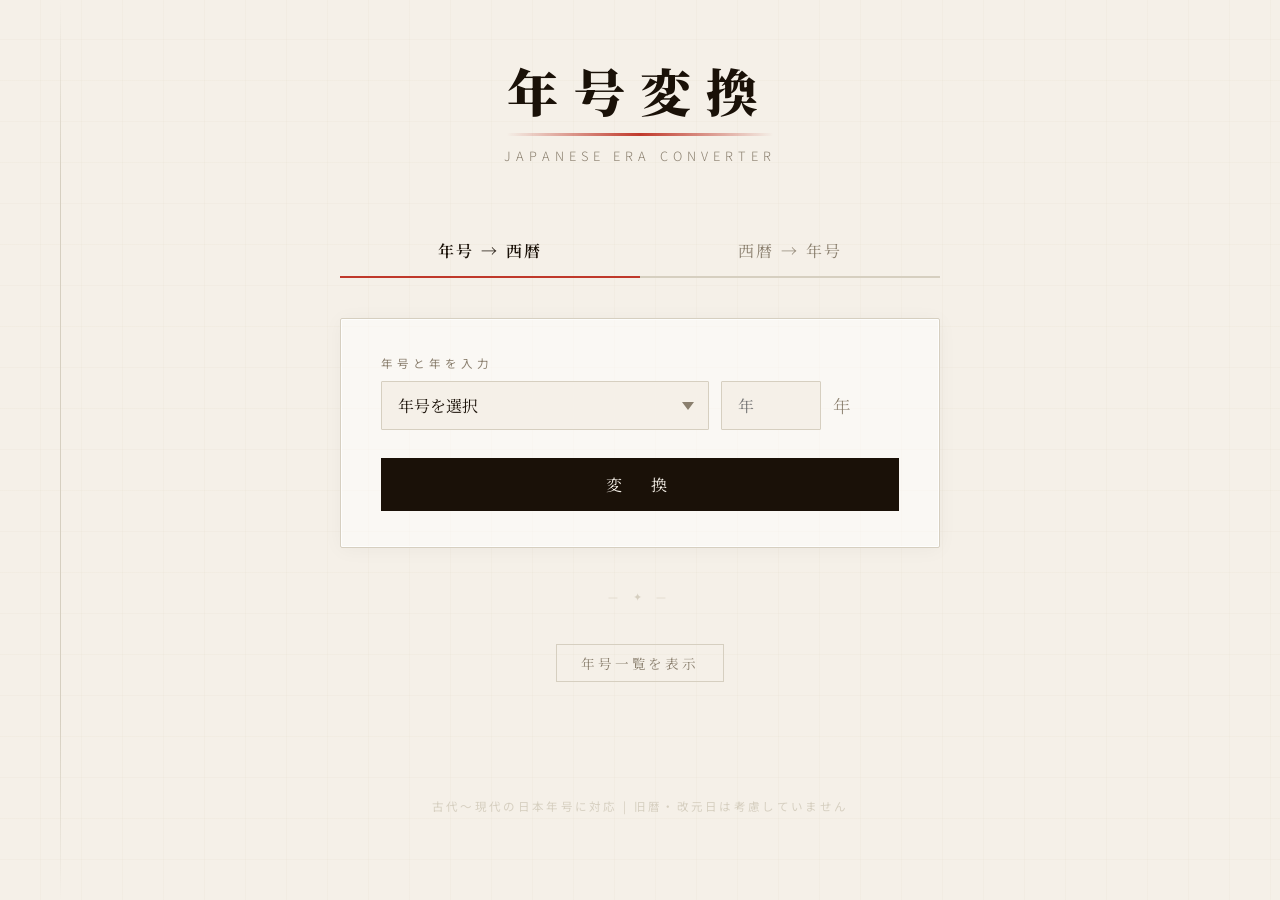
==== index.html @ 1f31681d "Add files via upload" ====
<!DOCTYPE html>
<html lang="ja">
<head>
<meta charset="UTF-8">
<meta name="viewport" content="width=device-width, initial-scale=1.0">
<title>年号・西暦変換</title>
<link href="https://fonts.googleapis.com/css2?family=Noto+Serif+JP:wght@300;400;600;900&family=Noto+Sans+JP:wght@300;400&display=swap" rel="stylesheet">
<style>
  :root {
    --ink: #1a1108;
    --paper: #f5f0e8;
    --paper-dark: #ede5d0;
    --vermillion: #c0392b;
    --gold: #b8860b;
    --gold-light: #d4a520;
    --gray: #8a7f6e;
    --light-gray: #d6cfc0;
  }

  * { box-sizing: border-box; margin: 0; padding: 0; }

  body {
    background-color: var(--paper);
    color: var(--ink);
    font-family: 'Noto Serif JP', serif;
    min-height: 100vh;
    position: relative;
    overflow-x: hidden;
  }

  /* 和紙テクスチャ風背景 */
  body::before {
    content: '';
    position: fixed;
    inset: 0;
    background-image:
      repeating-linear-gradient(0deg, transparent, transparent 40px, rgba(180,160,120,0.04) 40px, rgba(180,160,120,0.04) 41px),
      repeating-linear-gradient(90deg, transparent, transparent 40px, rgba(180,160,120,0.04) 40px, rgba(180,160,120,0.04) 41px);
    pointer-events: none;
    z-index: 0;
  }

  /* 装飾的な縦線 */
  body::after {
    content: '';
    position: fixed;
    left: 60px;
    top: 0;
    bottom: 0;
    width: 1px;
    background: linear-gradient(to bottom, transparent, var(--light-gray) 20%, var(--light-gray) 80%, transparent);
    pointer-events: none;
    z-index: 0;
  }

  .container {
    max-width: 680px;
    margin: 0 auto;
    padding: 60px 40px;
    position: relative;
    z-index: 1;
  }

  header {
    text-align: center;
    margin-bottom: 60px;
    animation: fadeDown 0.8s ease both;
  }

  .title-jp {
    font-size: clamp(2.2rem, 6vw, 3.2rem);
    font-weight: 900;
    letter-spacing: 0.3em;
    line-height: 1.2;
    color: var(--ink);
    position: relative;
    display: inline-block;
  }

  .title-jp::after {
    content: '';
    display: block;
    height: 3px;
    background: linear-gradient(to right, transparent, var(--vermillion), transparent);
    margin-top: 12px;
    animation: expandLine 1s ease 0.5s both;
    transform-origin: center;
  }

  .title-sub {
    font-family: 'Noto Sans JP', sans-serif;
    font-size: 0.8rem;
    font-weight: 300;
    letter-spacing: 0.4em;
    color: var(--gray);
    margin-top: 10px;
    text-transform: uppercase;
  }

  /* タブ */
  .tabs {
    display: flex;
    gap: 0;
    margin-bottom: 40px;
    border-bottom: 2px solid var(--light-gray);
    animation: fadeUp 0.6s ease 0.3s both;
  }

  .tab-btn {
    flex: 1;
    padding: 14px 20px;
    background: none;
    border: none;
    font-family: 'Noto Serif JP', serif;
    font-size: 1rem;
    font-weight: 400;
    letter-spacing: 0.15em;
    color: var(--gray);
    cursor: pointer;
    position: relative;
    transition: color 0.3s;
  }

  .tab-btn::after {
    content: '';
    position: absolute;
    bottom: -2px;
    left: 0;
    right: 0;
    height: 2px;
    background: var(--vermillion);
    transform: scaleX(0);
    transition: transform 0.3s;
  }

  .tab-btn.active {
    color: var(--ink);
    font-weight: 600;
  }

  .tab-btn.active::after {
    transform: scaleX(1);
  }

  /* パネル */
  .panel {
    display: none;
    animation: fadeUp 0.4s ease both;
  }

  .panel.active {
    display: block;
  }

  .card {
    background: rgba(255,255,255,0.5);
    border: 1px solid var(--light-gray);
    border-radius: 2px;
    padding: 36px 40px;
    margin-bottom: 24px;
    box-shadow: 0 2px 20px rgba(0,0,0,0.04), inset 0 0 0 1px rgba(255,255,255,0.8);
  }

  .field-label {
    font-family: 'Noto Sans JP', sans-serif;
    font-size: 0.72rem;
    letter-spacing: 0.35em;
    font-weight: 400;
    color: var(--gray);
    margin-bottom: 10px;
    display: block;
    text-transform: uppercase;
  }

  .input-row {
    display: flex;
    gap: 12px;
    align-items: center;
    flex-wrap: wrap;
  }

  select, input[type="number"] {
    padding: 12px 16px;
    background: var(--paper);
    border: 1px solid var(--light-gray);
    border-radius: 1px;
    font-family: 'Noto Serif JP', serif;
    font-size: 1rem;
    color: var(--ink);
    outline: none;
    transition: border-color 0.25s, box-shadow 0.25s;
    appearance: none;
  }

  select {
    background-image: url("data:image/svg+xml,%3Csvg xmlns='http://www.w3.org/2000/svg' width='12' height='8'%3E%3Cpath d='M0 0l6 8 6-8z' fill='%238a7f6e'/%3E%3C/svg%3E");
    background-repeat: no-repeat;
    background-position: right 14px center;
    padding-right: 38px;
    cursor: pointer;
    min-width: 150px;
  }

  select:focus, input[type="number"]:focus {
    border-color: var(--gold);
    box-shadow: 0 0 0 3px rgba(184,134,11,0.12);
  }

  input[type="number"] {
    width: 100px;
  }

  .nen-suffix {
    font-size: 1.1rem;
    color: var(--gray);
    font-weight: 300;
  }

  .convert-btn {
    display: block;
    width: 100%;
    padding: 15px 20px;
    margin-top: 28px;
    background: var(--ink);
    color: var(--paper);
    border: none;
    font-family: 'Noto Serif JP', serif;
    font-size: 1rem;
    font-weight: 400;
    letter-spacing: 0.4em;
    cursor: pointer;
    transition: background 0.25s, letter-spacing 0.25s;
    position: relative;
    overflow: hidden;
  }

  .convert-btn::before {
    content: '';
    position: absolute;
    inset: 0;
    background: var(--vermillion);
    transform: scaleX(0);
    transform-origin: left;
    transition: transform 0.35s ease;
  }

  .convert-btn:hover::before {
    transform: scaleX(1);
  }

  .convert-btn span {
    position: relative;
    z-index: 1;
  }

  .convert-btn:hover {
    letter-spacing: 0.5em;
  }

  /* 結果 */
  .result-box {
    text-align: center;
    padding: 32px 20px;
    border-top: 1px solid var(--light-gray);
    margin-top: 24px;
    display: none;
    animation: fadeUp 0.4s ease both;
  }

  .result-box.visible {
    display: block;
  }

  .result-label {
    font-family: 'Noto Sans JP', sans-serif;
    font-size: 0.7rem;
    letter-spacing: 0.4em;
    color: var(--gray);
    margin-bottom: 14px;
  }

  .result-main {
    font-size: clamp(2rem, 7vw, 3.5rem);
    font-weight: 900;
    color: var(--ink);
    line-height: 1;
    animation: pop 0.35s cubic-bezier(0.34,1.56,0.64,1) both;
  }

  .result-sub {
    font-size: 0.95rem;
    color: var(--gray);
    margin-top: 10px;
    font-weight: 300;
    letter-spacing: 0.1em;
  }

  /* エラー・注記 */
  .notice {
    background: #fff8f7;
    border-left: 3px solid var(--vermillion);
    padding: 14px 18px;
    margin-top: 18px;
    font-size: 0.88rem;
    color: #7a2020;
    letter-spacing: 0.05em;
    line-height: 1.8;
    display: none;
    animation: fadeUp 0.3s ease both;
  }

  .notice.visible {
    display: block;
  }

  /* 一覧 */
  .era-list-toggle {
    text-align: center;
    margin-bottom: 16px;
  }

  .era-list-toggle button {
    background: none;
    border: 1px solid var(--light-gray);
    padding: 8px 24px;
    font-family: 'Noto Serif JP', serif;
    font-size: 0.85rem;
    letter-spacing: 0.2em;
    color: var(--gray);
    cursor: pointer;
    transition: all 0.2s;
  }

  .era-list-toggle button:hover {
    border-color: var(--gold);
    color: var(--ink);
  }

  .era-table-wrapper {
    display: none;
    overflow-x: auto;
  }

  .era-table-wrapper.visible {
    display: block;
    animation: fadeUp 0.4s ease both;
  }

  table {
    width: 100%;
    border-collapse: collapse;
    font-size: 0.85rem;
  }

  th {
    background: var(--ink);
    color: var(--paper);
    padding: 10px 14px;
    text-align: left;
    font-weight: 400;
    letter-spacing: 0.15em;
    font-size: 0.78rem;
  }

  td {
    padding: 9px 14px;
    border-bottom: 1px solid var(--light-gray);
    color: var(--ink);
  }

  tr:nth-child(even) td {
    background: rgba(255,255,255,0.4);
  }

  tr:hover td {
    background: rgba(184,134,11,0.06);
  }

  .era-period {
    font-family: 'Noto Sans JP', sans-serif;
    font-weight: 300;
    color: var(--gray);
    font-size: 0.8rem;
  }

  /* 装飾 */
  .decorative-line {
    text-align: center;
    color: var(--light-gray);
    letter-spacing: 0.5em;
    font-size: 0.7rem;
    margin: 40px 0;
  }

  /* アニメーション */
  @keyframes fadeDown {
    from { opacity: 0; transform: translateY(-20px); }
    to { opacity: 1; transform: translateY(0); }
  }

  @keyframes fadeUp {
    from { opacity: 0; transform: translateY(14px); }
    to { opacity: 1; transform: translateY(0); }
  }

  @keyframes expandLine {
    from { transform: scaleX(0); }
    to { transform: scaleX(1); }
  }

  @keyframes pop {
    from { opacity: 0; transform: scale(0.8); }
    to { opacity: 1; transform: scale(1); }
  }

  footer {
    text-align: center;
    padding: 40px 20px 20px;
    font-family: 'Noto Sans JP', sans-serif;
    font-size: 0.72rem;
    color: var(--light-gray);
    letter-spacing: 0.2em;
  }
</style>
</head>
<body>
<div class="container">
  <header>
    <div class="title-jp">年号変換</div>
    <div class="title-sub">Japanese Era Converter</div>
  </header>

  <div class="tabs">
    <button class="tab-btn active" onclick="switchTab('nengo')">年号 → 西暦</button>
    <button class="tab-btn" onclick="switchTab('seireki')">西暦 → 年号</button>
  </div>

  <!-- 年号→西暦 -->
  <div id="panel-nengo" class="panel active">
    <div class="card">
      <label class="field-label">年号と年を入力</label>
      <div class="input-row">
        <select id="era-select">
          <option value="">年号を選択</option>
        </select>
        <input type="number" id="era-year" min="1" placeholder="年" />
        <span class="nen-suffix">年</span>
      </div>
      <div id="notice-nengo" class="notice"></div>
      <button class="convert-btn" onclick="convertNengoToSeireki()"><span>変　換</span></button>
    </div>
    <div id="result-nengo" class="result-box">
      <div class="result-label">RESULT — 西暦</div>
      <div class="result-main" id="result-nengo-val"></div>
      <div class="result-sub" id="result-nengo-sub"></div>
    </div>
  </div>

  <!-- 西暦→年号 -->
  <div id="panel-seireki" class="panel">
    <div class="card">
      <label class="field-label">西暦年を入力</label>
      <div class="input-row">
        <input type="number" id="seireki-year" min="1" placeholder="例：1868" style="width:160px" />
        <span class="nen-suffix">年</span>
      </div>
      <div id="notice-seireki" class="notice"></div>
      <button class="convert-btn" onclick="convertSeirekiToNengo()"><span>変　換</span></button>
    </div>
    <div id="result-seireki" class="result-box">
      <div class="result-label">RESULT — 年号</div>
      <div class="result-main" id="result-seireki-val"></div>
      <div class="result-sub" id="result-seireki-sub"></div>
    </div>
  </div>

  <div class="decorative-line">— ✦ —</div>

  <div class="era-list-toggle">
    <button onclick="toggleEraList()">年号一覧を表示</button>
  </div>
  <div id="era-table-wrapper" class="era-table-wrapper">
    <div class="card" style="padding:0;overflow:hidden">
      <table id="era-table">
        <thead><tr><th>年号</th><th>読み</th><th>開始年</th><th>終了年</th><th>備考</th></tr></thead>
        <tbody></tbody>
      </table>
    </div>
  </div>
</div>

<footer>古代〜現代の日本年号に対応 | 旧暦・改元日は考慮していません</footer>

<script>
// 元号データ — period フィールドで時代区分
const ERAS = [
  // 奈良時代（大化〜天応）
  { name: "大化",     yomi: "たいか",           start: 645,  end: 650,  period: "奈良" },
  { name: "白雉",     yomi: "はくち",           start: 650,  end: 654,  period: "奈良" },
  { name: "朱鳥",     yomi: "しゅちょう",       start: 686,  end: 686,  period: "奈良" },
  { name: "大宝",     yomi: "たいほう",         start: 701,  end: 704,  period: "奈良" },
  { name: "慶雲",     yomi: "けいうん",         start: 704,  end: 708,  period: "奈良" },
  { name: "和銅",     yomi: "わどう",           start: 708,  end: 715,  period: "奈良" },
  { name: "霊亀",     yomi: "れいき",           start: 715,  end: 717,  period: "奈良" },
  { name: "養老",     yomi: "ようろう",         start: 717,  end: 724,  period: "奈良" },
  { name: "神亀",     yomi: "じんき",           start: 724,  end: 729,  period: "奈良" },
  { name: "天平",     yomi: "てんぴょう",       start: 729,  end: 749,  period: "奈良" },
  { name: "天平感宝", yomi: "てんぴょうかんぽう",start: 749,  end: 749,  period: "奈良" },
  { name: "天平勝宝", yomi: "てんぴょうしょうほう",start:749, end: 757,  period: "奈良" },
  { name: "天平宝字", yomi: "てんぴょうほうじ", start: 757,  end: 765,  period: "奈良" },
  { name: "天平神護", yomi: "てんぴょうじんご", start: 765,  end: 767,  period: "奈良" },
  { name: "神護景雲", yomi: "じんごけいうん",   start: 767,  end: 770,  period: "奈良" },
  { name: "宝亀",     yomi: "ほうき",           start: 770,  end: 781,  period: "奈良" },
  { name: "天応",     yomi: "てんおう",         start: 781,  end: 782,  period: "奈良" },
  // 平安時代（延暦〜元暦）
  { name: "延暦",     yomi: "えんりゃく",       start: 782,  end: 806,  period: "平安" },
  { name: "大同",     yomi: "だいどう",         start: 806,  end: 810,  period: "平安" },
  { name: "弘仁",     yomi: "こうにん",         start: 810,  end: 824,  period: "平安" },
  { name: "天長",     yomi: "てんちょう",       start: 824,  end: 834,  period: "平安" },
  { name: "承和",     yomi: "じょうわ",         start: 834,  end: 848,  period: "平安" },
  { name: "嘉祥",     yomi: "かしょう",         start: 848,  end: 851,  period: "平安" },
  { name: "仁寿",     yomi: "にんじゅ",         start: 851,  end: 854,  period: "平安" },
  { name: "斉衡",     yomi: "さいこう",         start: 854,  end: 857,  period: "平安" },
  { name: "天安",     yomi: "てんあん",         start: 857,  end: 859,  period: "平安" },
  { name: "貞観",     yomi: "じょうがん",       start: 859,  end: 877,  period: "平安" },
  { name: "元慶",     yomi: "がんぎょう",       start: 877,  end: 885,  period: "平安" },
  { name: "仁和",     yomi: "にんな",           start: 885,  end: 889,  period: "平安" },
  { name: "寛平",     yomi: "かんぴょう",       start: 889,  end: 898,  period: "平安" },
  { name: "昌泰",     yomi: "しょうたい",       start: 898,  end: 901,  period: "平安" },
  { name: "延喜",     yomi: "えんぎ",           start: 901,  end: 923,  period: "平安" },
  { name: "延長",     yomi: "えんちょう",       start: 923,  end: 931,  period: "平安" },
  { name: "承平",     yomi: "じょうへい",       start: 931,  end: 938,  period: "平安" },
  { name: "天慶",     yomi: "てんぎょう",       start: 938,  end: 947,  period: "平安" },
  { name: "天暦",     yomi: "てんりゃく",       start: 947,  end: 957,  period: "平安" },
  { name: "天徳",     yomi: "てんとく",         start: 957,  end: 961,  period: "平安" },
  { name: "応和",     yomi: "おうわ",           start: 961,  end: 964,  period: "平安" },
  { name: "康保",     yomi: "こうほう",         start: 964,  end: 968,  period: "平安" },
  { name: "安和",     yomi: "あんな",           start: 968,  end: 970,  period: "平安" },
  { name: "天禄",     yomi: "てんろく",         start: 970,  end: 973,  period: "平安" },
  { name: "天延",     yomi: "てんえん",         start: 973,  end: 976,  period: "平安" },
  { name: "貞元",     yomi: "じょうげん",       start: 976,  end: 978,  period: "平安" },
  { name: "天元",     yomi: "てんげん",         start: 978,  end: 983,  period: "平安" },
  { name: "永観",     yomi: "えいかん",         start: 983,  end: 985,  period: "平安" },
  { name: "寛和",     yomi: "かんな",           start: 985,  end: 987,  period: "平安" },
  { name: "永延",     yomi: "えいえん",         start: 987,  end: 989,  period: "平安" },
  { name: "永祚",     yomi: "えいそ",           start: 989,  end: 990,  period: "平安" },
  { name: "正暦",     yomi: "しょうりゃく",     start: 990,  end: 995,  period: "平安" },
  { name: "長徳",     yomi: "ちょうとく",       start: 995,  end: 999,  period: "平安" },
  { name: "長保",     yomi: "ちょうほう",       start: 999,  end: 1004, period: "平安" },
  { name: "寛弘",     yomi: "かんこう",         start: 1004, end: 1012, period: "平安" },
  { name: "長和",     yomi: "ちょうわ",         start: 1012, end: 1017, period: "平安" },
  { name: "寛仁",     yomi: "かんにん",         start: 1017, end: 1021, period: "平安" },
  { name: "治安",     yomi: "じあん",           start: 1021, end: 1024, period: "平安" },
  { name: "万寿",     yomi: "まんじゅ",         start: 1024, end: 1028, period: "平安" },
  { name: "長元",     yomi: "ちょうげん",       start: 1028, end: 1037, period: "平安" },
  { name: "長暦",     yomi: "ちょうりゃく",     start: 1037, end: 1040, period: "平安" },
  { name: "長久",     yomi: "ちょうきゅう",     start: 1040, end: 1044, period: "平安" },
  { name: "寛徳",     yomi: "かんとく",         start: 1044, end: 1046, period: "平安" },
  { name: "永承",     yomi: "えいしょう",       start: 1046, end: 1053, period: "平安" },
  { name: "天喜",     yomi: "てんき",           start: 1053, end: 1058, period: "平安" },
  { name: "康平",     yomi: "こうへい",         start: 1058, end: 1065, period: "平安" },
  { name: "治暦",     yomi: "じりゃく",         start: 1065, end: 1069, period: "平安" },
  { name: "延久",     yomi: "えんきゅう",       start: 1069, end: 1074, period: "平安" },
  { name: "承保",     yomi: "じょうほう",       start: 1074, end: 1077, period: "平安" },
  { name: "承暦",     yomi: "じょうりゃく",     start: 1077, end: 1081, period: "平安" },
  { name: "永保",     yomi: "えいほう",         start: 1081, end: 1084, period: "平安" },
  { name: "応徳",     yomi: "おうとく",         start: 1084, end: 1087, period: "平安" },
  { name: "寛治",     yomi: "かんじ",           start: 1087, end: 1094, period: "平安" },
  { name: "嘉保",     yomi: "かほう",           start: 1094, end: 1096, period: "平安" },
  { name: "永長",     yomi: "えいちょう",       start: 1096, end: 1097, period: "平安" },
  { name: "承徳",     yomi: "じょうとく",       start: 1097, end: 1099, period: "平安" },
  { name: "康和",     yomi: "こうわ",           start: 1099, end: 1104, period: "平安" },
  { name: "長治",     yomi: "ちょうじ",         start: 1104, end: 1106, period: "平安" },
  { name: "嘉承",     yomi: "かじょう",         start: 1106, end: 1108, period: "平安" },
  { name: "天仁",     yomi: "てんにん",         start: 1108, end: 1110, period: "平安" },
  { name: "天永",     yomi: "てんえい",         start: 1110, end: 1113, period: "平安" },
  { name: "永久",     yomi: "えいきゅう",       start: 1113, end: 1118, period: "平安" },
  { name: "元永",     yomi: "げんえい",         start: 1118, end: 1120, period: "平安" },
  { name: "保安",     yomi: "ほうあん",         start: 1120, end: 1124, period: "平安" },
  { name: "天治",     yomi: "てんじ",           start: 1124, end: 1126, period: "平安" },
  { name: "大治",     yomi: "だいじ",           start: 1126, end: 1131, period: "平安" },
  { name: "天承",     yomi: "てんしょう",       start: 1131, end: 1132, period: "平安" },
  { name: "長承",     yomi: "ちょうしょう",     start: 1132, end: 1135, period: "平安" },
  { name: "保延",     yomi: "ほうえん",         start: 1135, end: 1141, period: "平安" },
  { name: "永治",     yomi: "えいじ",           start: 1141, end: 1142, period: "平安" },
  { name: "康治",     yomi: "こうじ",           start: 1142, end: 1144, period: "平安" },
  { name: "天養",     yomi: "てんよう",         start: 1144, end: 1145, period: "平安" },
  { name: "久安",     yomi: "きゅうあん",       start: 1145, end: 1151, period: "平安" },
  { name: "仁平",     yomi: "にんぺい",         start: 1151, end: 1154, period: "平安" },
  { name: "久寿",     yomi: "きゅうじゅ",       start: 1154, end: 1156, period: "平安" },
  { name: "保元",     yomi: "ほうげん",         start: 1156, end: 1159, period: "平安" },
  { name: "平治",     yomi: "へいじ",           start: 1159, end: 1160, period: "平安" },
  { name: "永暦",     yomi: "えいりゃく",       start: 1160, end: 1161, period: "平安" },
  { name: "応保",     yomi: "おうほう",         start: 1161, end: 1163, period: "平安" },
  { name: "長寛",     yomi: "ちょうかん",       start: 1163, end: 1165, period: "平安" },
  { name: "永万",     yomi: "えいまん",         start: 1165, end: 1166, period: "平安" },
  { name: "仁安",     yomi: "にんあん",         start: 1166, end: 1169, period: "平安" },
  { name: "嘉応",     yomi: "かおう",           start: 1169, end: 1171, period: "平安" },
  { name: "承安",     yomi: "しょうあん",       start: 1171, end: 1175, period: "平安" },
  { name: "安元",     yomi: "あんげん",         start: 1175, end: 1177, period: "平安" },
  { name: "治承",     yomi: "じしょう",         start: 1177, end: 1185, period: "平安" },
  { name: "養和",     yomi: "ようわ",           start: 1181, end: 1182, period: "平安" },
  { name: "寿永",     yomi: "じゅえい",         start: 1182, end: 1185, period: "平安" },
  { name: "元暦",     yomi: "げんりゃく",       start: 1184, end: 1185, period: "平安" },
  // 鎌倉時代（文治〜正慶）
  { name: "文治",     yomi: "ぶんじ",           start: 1185, end: 1190, period: "鎌倉" },
  { name: "建久",     yomi: "けんきゅう",       start: 1190, end: 1199, period: "鎌倉" },
  { name: "正治",     yomi: "しょうじ",         start: 1199, end: 1201, period: "鎌倉" },
  { name: "建仁",     yomi: "けんにん",         start: 1201, end: 1204, period: "鎌倉" },
  { name: "元久",     yomi: "げんきゅう",       start: 1204, end: 1206, period: "鎌倉" },
  { name: "建永",     yomi: "けんえい",         start: 1206, end: 1207, period: "鎌倉" },
  { name: "承元",     yomi: "じょうげん",       start: 1207, end: 1211, period: "鎌倉" },
  { name: "建暦",     yomi: "けんりゃく",       start: 1211, end: 1213, period: "鎌倉" },
  { name: "建保",     yomi: "けんぽう",         start: 1213, end: 1219, period: "鎌倉" },
  { name: "承久",     yomi: "じょうきゅう",     start: 1219, end: 1222, period: "鎌倉" },
  { name: "貞応",     yomi: "じょうおう",       start: 1222, end: 1224, period: "鎌倉" },
  { name: "元仁",     yomi: "げんにん",         start: 1224, end: 1225, period: "鎌倉" },
  { name: "嘉禄",     yomi: "かろく",           start: 1225, end: 1227, period: "鎌倉" },
  { name: "安貞",     yomi: "あんてい",         start: 1227, end: 1229, period: "鎌倉" },
  { name: "寛喜",     yomi: "かんき",           start: 1229, end: 1232, period: "鎌倉" },
  { name: "貞永",     yomi: "じょうえい",       start: 1232, end: 1233, period: "鎌倉" },
  { name: "天福",     yomi: "てんぷく",         start: 1233, end: 1234, period: "鎌倉" },
  { name: "文暦",     yomi: "ぶんりゃく",       start: 1234, end: 1235, period: "鎌倉" },
  { name: "嘉禎",     yomi: "かてい",           start: 1235, end: 1238, period: "鎌倉" },
  { name: "暦仁",     yomi: "りゃくにん",       start: 1238, end: 1239, period: "鎌倉" },
  { name: "延応",     yomi: "えんおう",         start: 1239, end: 1240, period: "鎌倉" },
  { name: "仁治",     yomi: "にんじ",           start: 1240, end: 1243, period: "鎌倉" },
  { name: "寛元",     yomi: "かんげん",         start: 1243, end: 1247, period: "鎌倉" },
  { name: "宝治",     yomi: "ほうじ",           start: 1247, end: 1249, period: "鎌倉" },
  { name: "建長",     yomi: "けんちょう",       start: 1249, end: 1256, period: "鎌倉" },
  { name: "康元",     yomi: "こうげん",         start: 1256, end: 1257, period: "鎌倉" },
  { name: "正嘉",     yomi: "しょうか",         start: 1257, end: 1259, period: "鎌倉" },
  { name: "正元",     yomi: "しょうげん",       start: 1259, end: 1260, period: "鎌倉" },
  { name: "文応",     yomi: "ぶんおう",         start: 1260, end: 1261, period: "鎌倉" },
  { name: "弘長",     yomi: "こうちょう",       start: 1261, end: 1264, period: "鎌倉" },
  { name: "文永",     yomi: "ぶんえい",         start: 1264, end: 1275, period: "鎌倉" },
  { name: "建治",     yomi: "けんじ",           start: 1275, end: 1278, period: "鎌倉" },
  { name: "弘安",     yomi: "こうあん",         start: 1278, end: 1288, period: "鎌倉" },
  { name: "正応",     yomi: "しょうおう",       start: 1288, end: 1293, period: "鎌倉" },
  { name: "永仁",     yomi: "えいにん",         start: 1293, end: 1299, period: "鎌倉" },
  { name: "正安",     yomi: "しょうあん",       start: 1299, end: 1302, period: "鎌倉" },
  { name: "乾元",     yomi: "けんげん",         start: 1302, end: 1303, period: "鎌倉" },
  { name: "嘉元",     yomi: "かげん",           start: 1303, end: 1306, period: "鎌倉" },
  { name: "徳治",     yomi: "とくじ",           start: 1306, end: 1308, period: "鎌倉" },
  { name: "延慶",     yomi: "えんきょう",       start: 1308, end: 1311, period: "鎌倉" },
  { name: "応長",     yomi: "おうちょう",       start: 1311, end: 1312, period: "鎌倉" },
  { name: "正和",     yomi: "しょうわ",         start: 1312, end: 1317, period: "鎌倉" },
  { name: "文保",     yomi: "ぶんぽう",         start: 1317, end: 1319, period: "鎌倉" },
  { name: "元応",     yomi: "げんおう",         start: 1319, end: 1321, period: "鎌倉" },
  { name: "元亨",     yomi: "げんこう",         start: 1321, end: 1324, period: "鎌倉" },
  { name: "正中",     yomi: "しょうちゅう",     start: 1324, end: 1326, period: "鎌倉" },
  { name: "嘉暦",     yomi: "かりゃく",         start: 1326, end: 1329, period: "鎌倉" },
  { name: "元徳",     yomi: "げんとく",         start: 1329, end: 1331, period: "鎌倉" },
  { name: "元弘",     yomi: "げんこう",         start: 1331, end: 1334, period: "鎌倉" },
  { name: "正慶",     yomi: "しょうきょう",     start: 1332, end: 1333, period: "鎌倉" },
  // 南北朝時代（建武〜康応）
  // 建武：南朝は3年（1336年）まで、北朝は5年（1338年）まで
  { name: "建武",     yomi: "けんむ",           start: 1334, end: 1336, period: "南北朝（南朝）" },
  { name: "建武",     yomi: "けんむ",           start: 1334, end: 1338, period: "南北朝（北朝）" },
  // 南朝
  { name: "延元",     yomi: "えんげん",         start: 1336, end: 1340, period: "南北朝（南朝）" },
  { name: "興国",     yomi: "こうこく",         start: 1340, end: 1346, period: "南北朝（南朝）" },
  { name: "正平",     yomi: "しょうへい",       start: 1346, end: 1370, period: "南北朝（南朝）" },
  { name: "建徳",     yomi: "けんとく",         start: 1370, end: 1372, period: "南北朝（南朝）" },
  { name: "文中",     yomi: "ぶんちゅう",       start: 1372, end: 1375, period: "南北朝（南朝）" },
  { name: "天授",     yomi: "てんじゅ",         start: 1375, end: 1381, period: "南北朝（南朝）" },
  { name: "弘和",     yomi: "こうわ",           start: 1381, end: 1384, period: "南北朝（南朝）" },
  { name: "元中",     yomi: "げんちゅう",       start: 1384, end: 1392, period: "南北朝（南朝）" },
  // 北朝
  { name: "暦応",     yomi: "りゃくおう",       start: 1338, end: 1342, period: "南北朝（北朝）" },
  { name: "康永",     yomi: "こうえい",         start: 1342, end: 1345, period: "南北朝（北朝）" },
  { name: "貞和",     yomi: "じょうわ",         start: 1345, end: 1350, period: "南北朝（北朝）" },
  { name: "観応",     yomi: "かんのう",         start: 1350, end: 1352, period: "南北朝（北朝）" },
  { name: "文和",     yomi: "ぶんわ",           start: 1352, end: 1356, period: "南北朝（北朝）" },
  { name: "延文",     yomi: "えんぶん",         start: 1356, end: 1361, period: "南北朝（北朝）" },
  { name: "康安",     yomi: "こうあん",         start: 1361, end: 1362, period: "南北朝（北朝）" },
  { name: "貞治",     yomi: "じょうじ",         start: 1362, end: 1368, period: "南北朝（北朝）" },
  { name: "応安",     yomi: "おうあん",         start: 1368, end: 1375, period: "南北朝（北朝）" },
  { name: "永和",     yomi: "えいわ",           start: 1375, end: 1379, period: "南北朝（北朝）" },
  { name: "康暦",     yomi: "こうりゃく",       start: 1379, end: 1381, period: "南北朝（北朝）" },
  { name: "永徳",     yomi: "えいとく",         start: 1381, end: 1384, period: "南北朝（北朝）" },
  { name: "至徳",     yomi: "しとく",           start: 1384, end: 1387, period: "南北朝（北朝）" },
  { name: "嘉慶",     yomi: "かきょう",         start: 1387, end: 1389, period: "南北朝（北朝）" },
  { name: "康応",     yomi: "こうおう",         start: 1389, end: 1390, period: "南北朝（北朝）" },
  // 室町時代（明徳〜天正）
  { name: "明徳",     yomi: "めいとく",         start: 1390, end: 1394, period: "室町" },
  { name: "応永",     yomi: "おうえい",         start: 1394, end: 1428, period: "室町" },
  { name: "正長",     yomi: "しょうちょう",     start: 1428, end: 1429, period: "室町" },
  { name: "永享",     yomi: "えいきょう",       start: 1429, end: 1441, period: "室町" },
  { name: "嘉吉",     yomi: "かきつ",           start: 1441, end: 1444, period: "室町" },
  { name: "文安",     yomi: "ぶんあん",         start: 1444, end: 1449, period: "室町" },
  { name: "宝徳",     yomi: "ほうとく",         start: 1449, end: 1452, period: "室町" },
  { name: "享徳",     yomi: "きょうとく",       start: 1452, end: 1455, period: "室町" },
  { name: "康正",     yomi: "こうしょう",       start: 1455, end: 1457, period: "室町" },
  { name: "長禄",     yomi: "ちょうろく",       start: 1457, end: 1461, period: "室町" },
  { name: "寛正",     yomi: "かんしょう",       start: 1461, end: 1466, period: "室町" },
  { name: "文正",     yomi: "ぶんしょう",       start: 1466, end: 1467, period: "室町" },
  { name: "応仁",     yomi: "おうにん",         start: 1467, end: 1469, period: "室町" },
  { name: "文明",     yomi: "ぶんめい",         start: 1469, end: 1487, period: "室町" },
  { name: "長享",     yomi: "ちょうきょう",     start: 1487, end: 1489, period: "室町" },
  { name: "延徳",     yomi: "えんとく",         start: 1489, end: 1492, period: "室町" },
  { name: "明応",     yomi: "めいおう",         start: 1492, end: 1501, period: "室町" },
  { name: "文亀",     yomi: "ぶんき",           start: 1501, end: 1504, period: "室町" },
  { name: "永正",     yomi: "えいしょう",       start: 1504, end: 1521, period: "室町" },
  { name: "大永",     yomi: "だいえい",         start: 1521, end: 1528, period: "室町" },
  { name: "享禄",     yomi: "きょうろく",       start: 1528, end: 1532, period: "室町" },
  { name: "天文",     yomi: "てんぶん",         start: 1532, end: 1555, period: "室町" },
  { name: "弘治",     yomi: "こうじ",           start: 1555, end: 1558, period: "室町" },
  { name: "永禄",     yomi: "えいろく",         start: 1558, end: 1570, period: "室町" },
  { name: "元亀",     yomi: "げんき",           start: 1570, end: 1573, period: "室町" },
  { name: "天正",     yomi: "てんしょう",       start: 1573, end: 1593, period: "室町" },
  // 江戸時代（文禄〜慶応）
  { name: "文禄",     yomi: "ぶんろく",         start: 1593, end: 1596, period: "江戸" },
  { name: "慶長",     yomi: "けいちょう",       start: 1596, end: 1615, period: "江戸" },
  { name: "元和",     yomi: "げんわ",           start: 1615, end: 1624, period: "江戸" },
  { name: "寛永",     yomi: "かんえい",         start: 1624, end: 1645, period: "江戸" },
  { name: "正保",     yomi: "しょうほう",       start: 1645, end: 1648, period: "江戸" },
  { name: "慶安",     yomi: "けいあん",         start: 1648, end: 1652, period: "江戸" },
  { name: "承応",     yomi: "じょうおう",       start: 1652, end: 1655, period: "江戸" },
  { name: "明暦",     yomi: "めいれき",         start: 1655, end: 1658, period: "江戸" },
  { name: "万治",     yomi: "まんじ",           start: 1658, end: 1661, period: "江戸" },
  { name: "寛文",     yomi: "かんぶん",         start: 1661, end: 1673, period: "江戸" },
  { name: "延宝",     yomi: "えんぽう",         start: 1673, end: 1681, period: "江戸" },
  { name: "天和",     yomi: "てんな",           start: 1681, end: 1684, period: "江戸" },
  { name: "貞享",     yomi: "じょうきょう",     start: 1684, end: 1688, period: "江戸" },
  { name: "元禄",     yomi: "げんろく",         start: 1688, end: 1704, period: "江戸" },
  { name: "宝永",     yomi: "ほうえい",         start: 1704, end: 1711, period: "江戸" },
  { name: "正徳",     yomi: "しょうとく",       start: 1711, end: 1716, period: "江戸" },
  { name: "享保",     yomi: "きょうほう",       start: 1716, end: 1736, period: "江戸" },
  { name: "元文",     yomi: "げんぶん",         start: 1736, end: 1741, period: "江戸" },
  { name: "寛保",     yomi: "かんぽう",         start: 1741, end: 1744, period: "江戸" },
  { name: "延享",     yomi: "えんきょう",       start: 1744, end: 1748, period: "江戸" },
  { name: "寛延",     yomi: "かんえん",         start: 1748, end: 1751, period: "江戸" },
  { name: "宝暦",     yomi: "ほうれき",         start: 1751, end: 1764, period: "江戸" },
  { name: "明和",     yomi: "めいわ",           start: 1764, end: 1772, period: "江戸" },
  { name: "安永",     yomi: "あんえい",         start: 1772, end: 1781, period: "江戸" },
  { name: "天明",     yomi: "てんめい",         start: 1781, end: 1789, period: "江戸" },
  { name: "寛政",     yomi: "かんせい",         start: 1789, end: 1801, period: "江戸" },
  { name: "享和",     yomi: "きょうわ",         start: 1801, end: 1804, period: "江戸" },
  { name: "文化",     yomi: "ぶんか",           start: 1804, end: 1818, period: "江戸" },
  { name: "文政",     yomi: "ぶんせい",         start: 1818, end: 1830, period: "江戸" },
  { name: "天保",     yomi: "てんぽう",         start: 1830, end: 1844, period: "江戸" },
  { name: "弘化",     yomi: "こうか",           start: 1844, end: 1848, period: "江戸" },
  { name: "嘉永",     yomi: "かえい",           start: 1848, end: 1854, period: "江戸" },
  { name: "安政",     yomi: "あんせい",         start: 1854, end: 1860, period: "江戸" },
  { name: "万延",     yomi: "まんえい",         start: 1860, end: 1861, period: "江戸" },
  { name: "文久",     yomi: "ぶんきゅう",       start: 1861, end: 1864, period: "江戸" },
  { name: "元治",     yomi: "げんじ",           start: 1864, end: 1865, period: "江戸" },
  { name: "慶応",     yomi: "けいおう",         start: 1865, end: 1868, period: "江戸" },
];

// 近代以降（明治〜）は一世一元で厳密管理
const MODERN_ERAS = [
  { name: "明治", yomi: "めいじ",      startYear: 1868, startMonth: 10, endYear: 1912, maxNen: 45,   period: "近代" },
  { name: "大正", yomi: "たいしょう",  startYear: 1912, startMonth:  8, endYear: 1926, maxNen: 15,   period: "近代" },
  { name: "昭和", yomi: "しょうわ",    startYear: 1926, startMonth: 12, endYear: 1989, maxNen: 64,   period: "近代" },
  { name: "平成", yomi: "へいせい",    startYear: 1989, startMonth:  1, endYear: 2019, maxNen: 31,   period: "近代" },
  { name: "令和", yomi: "れいわ",      startYear: 2019, startMonth:  5, endYear: null,  maxNen: null, period: "近代" },
];

// 時代区分の表示順
const PERIOD_ORDER = ["近代", "江戸", "室町", "南北朝（北朝）", "南北朝（南朝）", "鎌倉", "平安", "奈良"];
// 時代区分の色（背景）
const PERIOD_COLORS = {
  "近代":         "#2c2c2c",
  "江戸":         "#4a3728",
  "室町":         "#3a3020",
  "南北朝（北朝）": "#1e3040",
  "南北朝（南朝）": "#402020",

  "鎌倉":         "#283830",
  "平安":         "#382838",
  "奈良":         "#383020",
};

// selectの選択肢を構築
function buildSelectOptions() {
  const sel = document.getElementById('era-select');

  // 近代
  const modGroup = document.createElement('optgroup');
  modGroup.label = '近代（明治〜）';
  MODERN_ERAS.forEach(e => {
    const opt = document.createElement('option');
    opt.value = e.name;
    opt.textContent = `${e.name}（${e.yomi}）`;
    modGroup.appendChild(opt);
  });
  sel.appendChild(modGroup);

  // 江戸〜奈良を時代ごとにグループ化
  const periodGroupOrder = ["江戸", "室町", "南北朝（北朝）", "南北朝（南朝）", "鎌倉", "平安", "奈良"];
  periodGroupOrder.forEach(p => {
    const eras = ERAS.filter(e => e.period === p).slice().reverse();
    if (eras.length === 0) return;
    const grp = document.createElement('optgroup');
    grp.label = `${p}時代`;
    eras.forEach(e => {
      const opt = document.createElement('option');
      opt.value = e.name + "|" + p; // 同名対策
      opt.textContent = `${e.name}（${e.yomi}）`;
      grp.appendChild(opt);
    });
    sel.appendChild(grp);
  });
}

// 年号→西暦
function convertNengoToSeireki() {
  const rawVal = document.getElementById('era-select').value;
  const rawNen = parseInt(document.getElementById('era-year').value);
  const noticeEl = document.getElementById('notice-nengo');
  const resultEl = document.getElementById('result-nengo');

  noticeEl.classList.remove('visible');
  resultEl.classList.remove('visible');

  if (!rawVal) { showNotice(noticeEl, '年号を選択してください。'); return; }
  const nenInput = (!rawNen || isNaN(rawNen) || rawNen < 1) ? 1 : rawNen;

  const eraName = rawVal.includes('|') ? rawVal.split('|')[0] : rawVal;

  // 近代
  const modernEra = MODERN_ERAS.find(e => e.name === eraName);
  if (modernEra) {
    if (modernEra.maxNen !== null && nenInput > modernEra.maxNen) {
      showNotice(noticeEl,
        `${eraName}は${modernEra.maxNen}年（西暦${modernEra.startYear + modernEra.maxNen - 1}年）が最後です。\n${eraName}${nenInput}年は実在しない年号表記です。`);
      return;
    }
    const seireki = modernEra.startYear + nenInput - 1;
    showResult('result-nengo', `${seireki}年`, `${eraName}${nenInput}年 → 西暦${seireki}年`);
    return;
  }

  // 古代〜江戸（同名元号があるので period も考慮）
  const period = rawVal.includes('|') ? rawVal.split('|')[1] : null;
  let era = period
    ? ERAS.find(e => e.name === eraName && e.period === period)
    : ERAS.find(e => e.name === eraName);
  if (!era) { showNotice(noticeEl, '年号が見つかりません。'); return; }

  const maxNen = era.end !== null ? era.end - era.start + 1 : null;
  if (maxNen !== null && nenInput > maxNen) {
    showNotice(noticeEl,
      `${eraName}（${era.period}）は${maxNen}年（西暦${era.end}年）が最後です。\n${eraName}${nenInput}年は実在しない年号表記です。`);
    return;
  }
  const seireki = era.start + nenInput - 1;
  showResult('result-nengo', `${seireki}年`, `${eraName}${nenInput}年 → 西暦${seireki}年`);
}

// 西暦→年号
function convertSeirekiToNengo() {
  const seireki = parseInt(document.getElementById('seireki-year').value);
  const noticeEl = document.getElementById('notice-seireki');
  const resultEl = document.getElementById('result-seireki');

  noticeEl.classList.remove('visible');
  resultEl.classList.remove('visible');

  if (!seireki || isNaN(seireki) || seireki < 1) {
    showNotice(noticeEl, '有効な西暦年（1以上の整数）を入力してください。'); return;
  }

  // 近代以降
  if (seireki >= 1868) {
    // その西暦年に該当する元号を全て抽出
    const modernCandidates = MODERN_ERAS.filter(e => {
      const endY = e.maxNen !== null ? e.startYear + e.maxNen - 1 : 9999;
      return seireki >= e.startYear && seireki <= endY;
    });
    if (modernCandidates.length > 0) {
      // 開始年が最も遅いもの（改元後）を主結果に
      modernCandidates.sort((a, b) => b.startYear - a.startYear);
      const mainM = modernCandidates[0];
      const nen = seireki - mainM.startYear + 1;
      const nenStr = nen === 1 ? '元' : String(nen);
      let sub = `西暦${seireki}年 → ${mainM.name}${nenStr}年`;
      // 同年のMODERN_ERAS内の改元前元号
      const prevMsModern = modernCandidates.slice(1).map(e => {
        const n = seireki - e.startYear + 1;
        return `${e.name}${n}年`;
      });
      // 同年に終わる旧元号（ERAS側）も拾う — 例：1868年の慶応4年
      const prevMsOld = ERAS.filter(e => e.end === seireki && seireki > e.start)
        .map(e => `${e.name}${seireki - e.start + 1}年`);
      const allPrev = [...prevMsModern, ...prevMsOld];
      if (allPrev.length > 0) {
        sub += ` ／ 改元前：${allPrev.join('・')}`;
      }
      showResult('result-seireki', `${mainM.name}${nenStr}年`, sub);
      return;
    }
  }

  // 古代〜江戸
  const candidates = ERAS.filter(e => {
    const endY = e.end !== null ? e.end : 9999;
    return seireki >= e.start && seireki <= endY;
  });

  if (candidates.length === 0) {
    showNotice(noticeEl, `西暦${seireki}年に対応する年号が見つかりません。`); return;
  }

  // 南北朝期間かどうか判定
  const isNanbokucho = candidates.some(e => e.period.startsWith('南北朝'));

  let sub;
  if (isNanbokucho) {
    // 北朝・南朝それぞれで開始年順にソート（遅い＝改元後が先頭）
    const hokuchoEras = candidates.filter(e => e.period === '南北朝（北朝）').sort((a,b) => b.start - a.start);
    const nanchoEras  = candidates.filter(e => e.period === '南北朝（南朝）').sort((a,b) => b.start - a.start);
    const hokuchoEra = hokuchoEras[0]; // 改元後（主）
    const nanchoEra  = nanchoEras[0];  // 改元後（主）

    // 改元前の元号（同朝で複数ある場合の残り）
    const hokuchoPrev = hokuchoEras.slice(1); // 北朝の改元前
    const nanchoPrev  = nanchoEras.slice(1);  // 南朝の改元前

    if (hokuchoEra) {
      const nen = seireki - hokuchoEra.start + 1;
      sub = `西暦${seireki}年 → ${hokuchoEra.name}${nen}年（北朝）`;
      // 北朝の改元前年号
      if (hokuchoPrev.length > 0) {
        const prevStr = hokuchoPrev.map(e => `${e.name}${seireki - e.start + 1}年`).join('・');
        sub += ` ／ 北朝改元前：${prevStr}`;
      }
      // 南朝
      if (nanchoEra) {
        const nenN = seireki - nanchoEra.start + 1;
        sub += ` ／ 南朝：${nanchoEra.name}${nenN}年`;
        if (nanchoPrev.length > 0) {
          const prevStr = nanchoPrev.map(e => `${e.name}${seireki - e.start + 1}年`).join('・');
          sub += `（改元前：${prevStr}）`;
        }
      }
      showResult('result-seireki', `${hokuchoEra.name}${nen}年`, sub);
    } else if (nanchoEra) {
      // 北朝元号がない年（南朝のみ）
      const nen = seireki - nanchoEra.start + 1;
      sub = `西暦${seireki}年 → ${nanchoEra.name}${nen}年（南朝）`;
      if (nanchoPrev.length > 0) {
        const prevStr = nanchoPrev.map(e => `${e.name}${seireki - e.start + 1}年`).join('・');
        sub += ` ／ 改元前：${prevStr}`;
      }
      showResult('result-seireki', `${nanchoEra.name}${nen}年`, sub);
    }
  } else {
    // 通常：最も開始年が新しい元号を採用、同年同startはERAS配列の後ろ（後の改元）を優先
    const withIdx = candidates.map((e, i) => ({ e, i: ERAS.indexOf(e) }));
    withIdx.sort((a, b) => b.e.start - a.e.start || b.i - a.i);
    const era = withIdx[0].e;
    const nen = seireki - era.start + 1;
    sub = `西暦${seireki}年 → ${era.name}${nen}年（${era.period}）`;
    if (withIdx.length > 1) {
      const prevStr = withIdx.slice(1).map(({e}) => `${e.name}${seireki - e.start + 1}年`).join('・');
      sub += ` ／ 改元前：${prevStr}`;
    }
    showResult('result-seireki', `${era.name}${nen}年`, sub);
  }
}

function showNotice(el, msg) {
  el.textContent = msg;
  el.classList.add('visible');
}

function showResult(id, main, sub) {
  const box = document.getElementById(id);
  box.querySelector('.result-main').textContent = main;
  box.querySelector('.result-sub').textContent = sub;
  box.classList.remove('visible');
  void box.offsetWidth;
  box.classList.add('visible');
}

// タブ切替
function switchTab(tab) {
  document.querySelectorAll('.tab-btn').forEach((b, i) => {
    b.classList.toggle('active', (i === 0 && tab === 'nengo') || (i === 1 && tab === 'seireki'));
  });
  document.getElementById('panel-nengo').classList.toggle('active', tab === 'nengo');
  document.getElementById('panel-seireki').classList.toggle('active', tab === 'seireki');
}

// 一覧表示
let eraTableBuilt = false;
function toggleEraList() {
  const wrapper = document.getElementById('era-table-wrapper');
  const btn = document.querySelector('.era-list-toggle button');
  if (wrapper.classList.contains('visible')) {
    wrapper.classList.remove('visible');
    btn.textContent = '年号一覧を表示';
  } else {
    if (!eraTableBuilt) { buildEraTable(); eraTableBuilt = true; }
    wrapper.classList.add('visible');
    btn.textContent = '年号一覧を閉じる';
  }
}

function buildEraTable() {
  const tbody = document.querySelector('#era-table tbody');

  // ブロック定義：表示順に並べる（各ブロック内は西暦降順）
  const sortDesc = (rows) => rows.sort((a, b) => b.startY - a.startY || b.idx - a.idx);

  const blocks = [
    {
      period: "近代",
      label: "近代",
      rows: sortDesc(MODERN_ERAS.map((e, i) => ({
        name: e.name, yomi: e.yomi,
        startY: e.startYear,
        endY: e.maxNen !== null ? e.startYear + e.maxNen - 1 : null,
        period: "近代", idx: i
      })))
    },
    {
      period: "江戸",
      label: "江戸時代",
      rows: sortDesc(ERAS.filter(e => e.period === '江戸').map(e => ({
        name: e.name, yomi: e.yomi, startY: e.start, endY: e.end, period: e.period, idx: ERAS.indexOf(e)
      })))
    },
    {
      period: "室町",
      label: "室町時代",
      rows: sortDesc(ERAS.filter(e => e.period === '室町').map(e => ({
        name: e.name, yomi: e.yomi, startY: e.start, endY: e.end, period: e.period, idx: ERAS.indexOf(e)
      })))
    },
    {
      period: "南北朝（北朝）",
      label: "南北朝（北朝）",
      rows: sortDesc(ERAS.filter(e => e.period === '南北朝（北朝）').map(e => ({
        name: e.name, yomi: e.yomi, startY: e.start, endY: e.end, period: e.period, idx: ERAS.indexOf(e)
      })))
    },
    {
      period: "南北朝（南朝）",
      label: "南北朝（南朝）",
      rows: sortDesc(ERAS.filter(e => e.period === '南北朝（南朝）').map(e => ({
        name: e.name, yomi: e.yomi, startY: e.start, endY: e.end, period: e.period, idx: ERAS.indexOf(e)
      })))
    },
    {
      period: "鎌倉",
      label: "鎌倉時代",
      rows: sortDesc(ERAS.filter(e => e.period === '鎌倉').map(e => ({
        name: e.name, yomi: e.yomi, startY: e.start, endY: e.end, period: e.period, idx: ERAS.indexOf(e)
      })))
    },
    {
      period: "平安",
      label: "平安時代",
      rows: sortDesc(ERAS.filter(e => e.period === '平安').map(e => ({
        name: e.name, yomi: e.yomi, startY: e.start, endY: e.end, period: e.period, idx: ERAS.indexOf(e)
      })))
    },
    {
      period: "奈良",
      label: "奈良時代",
      rows: sortDesc(ERAS.filter(e => e.period === '奈良').map(e => ({
        name: e.name, yomi: e.yomi, startY: e.start, endY: e.end, period: e.period, idx: ERAS.indexOf(e)
      })))
    },
  ];

  blocks.forEach(block => {
    if (block.rows.length === 0) return;
    // ヘッダー行
    const headerTr = document.createElement('tr');
    const color = PERIOD_COLORS[block.period] || "#333";
    headerTr.innerHTML = `<td colspan="5" style="background:${color};color:#f5f0e8;font-weight:600;letter-spacing:0.25em;padding:8px 14px;font-size:0.82rem;">${block.label}</td>`;
    tbody.appendChild(headerTr);
    // データ行
    block.rows.forEach(e => {
      const tr = document.createElement('tr');
      const endStr = e.endY !== null ? `${e.endY}年` : '現在';
      tr.innerHTML = `<td>${e.name}</td><td>${e.yomi}</td><td>${e.startY}年</td><td>${endStr}</td><td class="era-period">${e.period}</td>`;
      tbody.appendChild(tr);
    });
  });
}

// 初期化
buildSelectOptions();

// Enterキー対応
document.getElementById('era-year').addEventListener('keydown', e => {
  if (e.key === 'Enter') convertNengoToSeireki();
});
document.getElementById('seireki-year').addEventListener('keydown', e => {
  if (e.key === 'Enter') convertSeirekiToNengo();
});
</script>
</body>
</html>
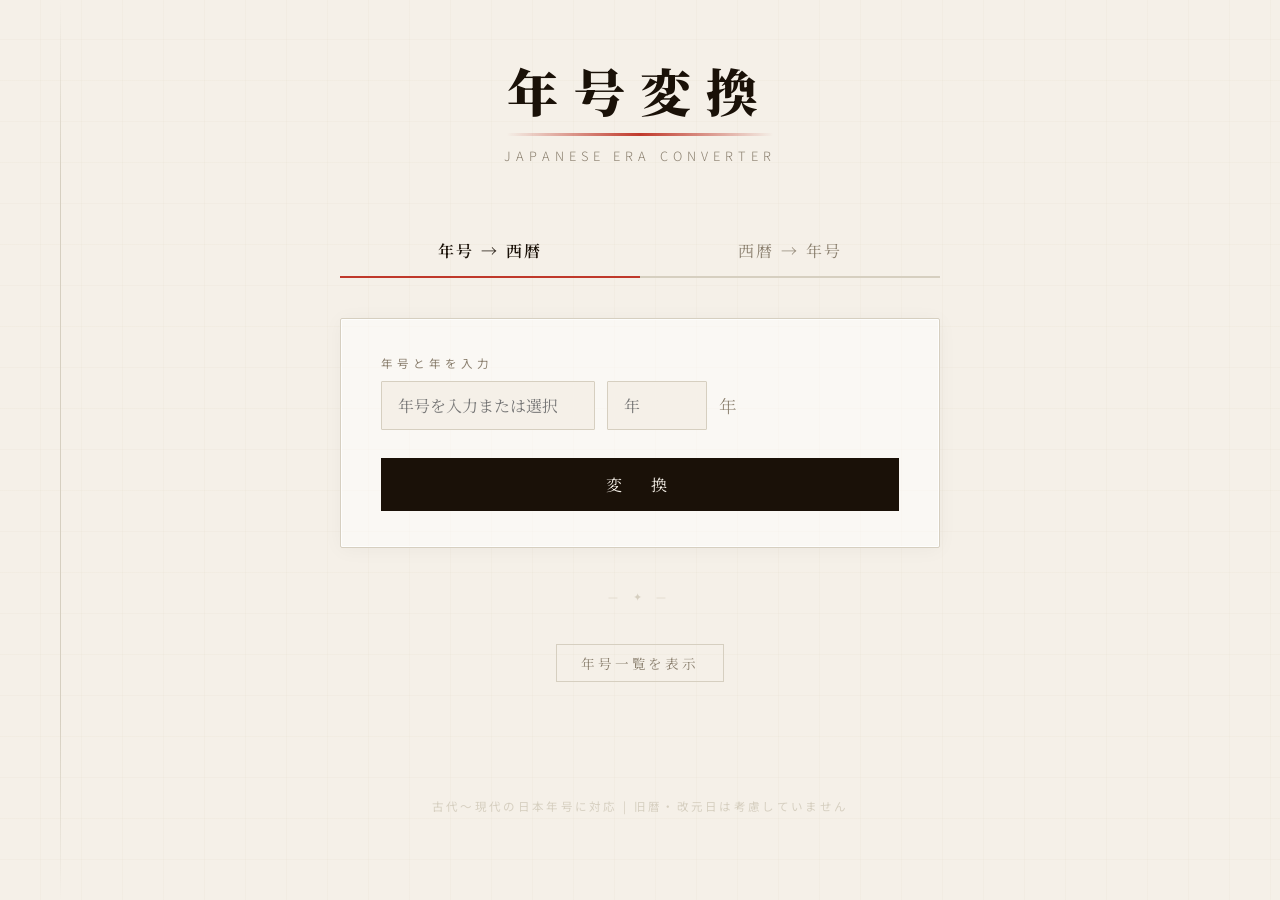
==== commit e4a0ffd2: "Rename nengo-converter.html to index.html" ====
--- a/index.html
+++ b/index.html
@@ -201,9 +201,22 @@
     min-width: 150px;
   }
 
-  select:focus, input[type="number"]:focus {
+  select:focus, input[type="number"]:focus, input[type="text"]:focus {
     border-color: var(--gold);
     box-shadow: 0 0 0 3px rgba(184,134,11,0.12);
+  }
+
+  .era-text-input {
+    padding: 12px 16px;
+    background: var(--paper);
+    border: 1px solid var(--light-gray);
+    border-radius: 1px;
+    font-family: 'Noto Serif JP', serif;
+    font-size: 1rem;
+    color: var(--ink);
+    outline: none;
+    transition: border-color 0.25s, box-shadow 0.25s;
+    min-width: 150px;
   }
 
   input[type="number"] {
@@ -295,6 +308,36 @@
     letter-spacing: 0.1em;
   }
 
+  .copy-btn {
+    display: inline-flex;
+    align-items: center;
+    gap: 6px;
+    margin-top: 18px;
+    padding: 8px 20px;
+    background: none;
+    border: 1px solid var(--light-gray);
+    font-family: 'Noto Sans JP', sans-serif;
+    font-size: 0.78rem;
+    letter-spacing: 0.25em;
+    color: var(--gray);
+    cursor: pointer;
+    transition: all 0.2s;
+  }
+
+  .copy-btn:hover {
+    border-color: var(--gold);
+    color: var(--ink);
+  }
+
+  .copy-btn.copied {
+    border-color: #4a8c5c;
+    color: #4a8c5c;
+  }
+
+  .copy-btn svg {
+    flex-shrink: 0;
+  }
+
   /* エラー・注記 */
   .notice {
     background: #fff8f7;
@@ -440,9 +483,10 @@
     <div class="card">
       <label class="field-label">年号と年を入力</label>
       <div class="input-row">
-        <select id="era-select">
-          <option value="">年号を選択</option>
-        </select>
+        <input type="text" id="era-text" class="era-text-input"
+               list="era-datalist" placeholder="年号を入力または選択"
+               oninput="onEraTextInput()" autocomplete="off" />
+        <datalist id="era-datalist"></datalist>
         <input type="number" id="era-year" min="1" placeholder="年" />
         <span class="nen-suffix">年</span>
       </div>
@@ -453,6 +497,10 @@
       <div class="result-label">RESULT — 西暦</div>
       <div class="result-main" id="result-nengo-val"></div>
       <div class="result-sub" id="result-nengo-sub"></div>
+      <button class="copy-btn" onclick="copyResult('result-nengo')" id="copy-btn-nengo">
+        <svg width="13" height="13" viewBox="0 0 24 24" fill="none" stroke="currentColor" stroke-width="2"><rect x="9" y="9" width="13" height="13" rx="2"/><path d="M5 15H4a2 2 0 0 1-2-2V4a2 2 0 0 1 2-2h9a2 2 0 0 1 2 2v1"/></svg>
+        コピー
+      </button>
     </div>
   </div>
 
@@ -471,6 +519,10 @@
       <div class="result-label">RESULT — 年号</div>
       <div class="result-main" id="result-seireki-val"></div>
       <div class="result-sub" id="result-seireki-sub"></div>
+      <button class="copy-btn" onclick="copyResult('result-seireki')" id="copy-btn-seireki">
+        <svg width="13" height="13" viewBox="0 0 24 24" fill="none" stroke="currentColor" stroke-width="2"><rect x="9" y="9" width="13" height="13" rx="2"/><path d="M5 15H4a2 2 0 0 1-2-2V4a2 2 0 0 1 2-2h9a2 2 0 0 1 2 2v1"/></svg>
+        コピー
+      </button>
     </div>
   </div>
 
@@ -495,11 +547,11 @@
 // 元号データ — period フィールドで時代区分
 const ERAS = [
   // 奈良時代（大化〜天応）
-  { name: "大化",     yomi: "たいか",           start: 645,  end: 650,  period: "奈良" },
-  { name: "白雉",     yomi: "はくち",           start: 650,  end: 654,  period: "奈良" },
-  { name: "朱鳥",     yomi: "しゅちょう",       start: 686,  end: 686,  period: "奈良" },
-  { name: "大宝",     yomi: "たいほう",         start: 701,  end: 704,  period: "奈良" },
-  { name: "慶雲",     yomi: "けいうん",         start: 704,  end: 708,  period: "奈良" },
+  { name: "大化",     yomi: "たいか",           start: 645,  end: 650,  period: "飛鳥" },
+  { name: "白雉",     yomi: "はくち",           start: 650,  end: 654,  period: "飛鳥" },
+  { name: "朱鳥",     yomi: "しゅちょう",       start: 686,  end: 686,  period: "飛鳥" },
+  { name: "大宝",     yomi: "たいほう",         start: 701,  end: 704,  period: "飛鳥" },
+  { name: "慶雲",     yomi: "けいうん",         start: 704,  end: 708,  period: "飛鳥" },
   { name: "和銅",     yomi: "わどう",           start: 708,  end: 715,  period: "奈良" },
   { name: "霊亀",     yomi: "れいき",           start: 715,  end: 717,  period: "奈良" },
   { name: "養老",     yomi: "ようろう",         start: 717,  end: 724,  period: "奈良" },
@@ -771,43 +823,58 @@
   "鎌倉":         "#283830",
   "平安":         "#382838",
   "奈良":         "#383020",
+  "飛鳥":         "#2e2818",
 };
 
-// selectの選択肢を構築
+// era名→{era, period}のマップを構築（変換時の検索用）
+const eraNameMap = new Map(); // name -> [{era or modernEra, isModern, period}]
+
+function buildEraNameMap() {
+  MODERN_ERAS.forEach(e => {
+    if (!eraNameMap.has(e.name)) eraNameMap.set(e.name, []);
+    eraNameMap.get(e.name).push({ e, isModern: true, period: '近代' });
+  });
+  ERAS.forEach(e => {
+    if (!eraNameMap.has(e.name)) eraNameMap.set(e.name, []);
+    eraNameMap.get(e.name).push({ e, isModern: false, period: e.period });
+  });
+}
+
+// datalistの選択肢を構築（年号名のみ重複なし＋よみ）
 function buildSelectOptions() {
-  const sel = document.getElementById('era-select');
-
-  // 近代
-  const modGroup = document.createElement('optgroup');
-  modGroup.label = '近代（明治〜）';
-  MODERN_ERAS.forEach(e => {
+  const dl = document.getElementById('era-datalist');
+
+  // 近代（降順）
+  MODERN_ERAS.slice().reverse().forEach(e => {
     const opt = document.createElement('option');
     opt.value = e.name;
-    opt.textContent = `${e.name}（${e.yomi}）`;
-    modGroup.appendChild(opt);
+    opt.label = '近代';
+    dl.appendChild(opt);
   });
-  sel.appendChild(modGroup);
-
-  // 江戸〜奈良を時代ごとにグループ化
-  const periodGroupOrder = ["江戸", "室町", "南北朝（北朝）", "南北朝（南朝）", "鎌倉", "平安", "奈良"];
+
+  // 江戸〜奈良（降順）
+  const periodGroupOrder = ["江戸", "室町", "南北朝（北朝）", "南北朝（南朝）", "鎌倉", "平安", "奈良", "飛鳥"];
   periodGroupOrder.forEach(p => {
-    const eras = ERAS.filter(e => e.period === p).slice().reverse();
-    if (eras.length === 0) return;
-    const grp = document.createElement('optgroup');
-    grp.label = `${p}時代`;
-    eras.forEach(e => {
+    ERAS.filter(e => e.period === p).slice().reverse().forEach(e => {
       const opt = document.createElement('option');
-      opt.value = e.name + "|" + p; // 同名対策
-      opt.textContent = `${e.name}（${e.yomi}）`;
-      grp.appendChild(opt);
+      opt.value = e.name;
+      if (p === '南北朝（北朝）') opt.label = '北朝';
+      else if (p === '南北朝（南朝）') opt.label = '南朝';
+      else opt.label = p;  // 江戸・室町・鎌倉・平安・奈良・飛鳥
+      dl.appendChild(opt);
     });
-    sel.appendChild(grp);
   });
+
+  buildEraNameMap();
+}
+
+function onEraTextInput() {
+  // 入力中は何もしない（変換ボタン押下時に解決）
 }
 
 // 年号→西暦
 function convertNengoToSeireki() {
-  const rawVal = document.getElementById('era-select').value;
+  const inputText = document.getElementById('era-text').value.trim();
   const rawNen = parseInt(document.getElementById('era-year').value);
   const noticeEl = document.getElementById('notice-nengo');
   const resultEl = document.getElementById('result-nengo');
@@ -815,10 +882,11 @@
   noticeEl.classList.remove('visible');
   resultEl.classList.remove('visible');
 
-  if (!rawVal) { showNotice(noticeEl, '年号を選択してください。'); return; }
+  if (!inputText) { showNotice(noticeEl, '年号を入力または選択してください。'); return; }
   const nenInput = (!rawNen || isNaN(rawNen) || rawNen < 1) ? 1 : rawNen;
 
-  const eraName = rawVal.includes('|') ? rawVal.split('|')[0] : rawVal;
+  // 「元号名（よみ）」形式の入力にも対応
+  const eraName = inputText.replace(/（.*）$/, '').trim();
 
   // 近代
   const modernEra = MODERN_ERAS.find(e => e.name === eraName);
@@ -833,12 +901,33 @@
     return;
   }
 
-  // 古代〜江戸（同名元号があるので period も考慮）
-  const period = rawVal.includes('|') ? rawVal.split('|')[1] : null;
-  let era = period
-    ? ERAS.find(e => e.name === eraName && e.period === period)
-    : ERAS.find(e => e.name === eraName);
-  if (!era) { showNotice(noticeEl, '年号が見つかりません。'); return; }
+  // 古代〜江戸（同名元号が複数ある場合は候補全て取得）
+  const eraMatches = ERAS.filter(e => e.name === eraName);
+  if (eraMatches.length === 0) { showNotice(noticeEl, `「${eraName}」という年号が見つかりません。`); return; }
+  // 複数ある場合（南北朝の建武など）は全候補を処理して結果を列挙
+  if (eraMatches.length > 1) {
+    const results = eraMatches.map(era => {
+      const maxNen = era.end !== null ? era.end - era.start + 1 : null;
+      if (maxNen !== null && nenInput > maxNen) return null;
+      const seireki = era.start + nenInput - 1;
+      return `${seireki}年（${era.period}）`;
+    }).filter(Boolean);
+    if (results.length === 0) {
+      const maxList = eraMatches.map(era => {
+        const m = era.end !== null ? era.end - era.start + 1 : '?';
+        return `${era.period}は${m}年まで`;
+      }).join('、');
+      showNotice(noticeEl, `${eraName}${nenInput}年は実在しない年号表記です。（${maxList}）`);
+      return;
+    }
+    const seireki = eraMatches.find(era => {
+      const maxNen = era.end !== null ? era.end - era.start + 1 : null;
+      return maxNen === null || nenInput <= maxNen;
+    }).start + nenInput - 1;
+    showResult('result-nengo', `${seireki}年`, `${eraName}${nenInput}年 → ${results.join(' / ')}`);
+    return;
+  }
+  const era = eraMatches[0];
 
   const maxNen = era.end !== null ? era.end - era.start + 1 : null;
   if (maxNen !== null && nenInput > maxNen) {
@@ -960,6 +1049,46 @@
     }
     showResult('result-seireki', `${era.name}${nen}年`, sub);
   }
+}
+
+function copyResult(id) {
+  const box  = document.getElementById(id);
+  const main = box.querySelector('.result-main').textContent;
+  const sub  = box.querySelector('.result-sub').textContent;
+  const text = sub ? `${main}（${sub}）` : main;
+  const btn  = box.querySelector('.copy-btn');
+
+  // 主結果（大きい数字・年号）のみコピー
+  const copyText = main;
+
+  function onCopied() {
+    const orig = btn.innerHTML;
+    btn.innerHTML = '<svg width="13" height="13" viewBox="0 0 24 24" fill="none" stroke="currentColor" stroke-width="2"><polyline points="20 6 9 17 4 12"/></svg> コピー済';
+    btn.classList.add('copied');
+    setTimeout(() => { btn.innerHTML = orig; btn.classList.remove('copied'); }, 2000);
+  }
+
+  if (navigator.clipboard && window.isSecureContext) {
+    navigator.clipboard.writeText(copyText).then(onCopied).catch(() => fallbackCopy(copyText, onCopied));
+  } else {
+    fallbackCopy(copyText, onCopied);
+  }
+}
+
+function fallbackCopy(text, onCopied) {
+  const ta = document.createElement('textarea');
+  ta.value = text;
+  ta.style.cssText = 'position:fixed;top:0;left:0;opacity:0;pointer-events:none;';
+  document.body.appendChild(ta);
+  ta.focus();
+  ta.select();
+  try {
+    document.execCommand('copy');
+    onCopied();
+  } catch(e) {
+    alert('コピーできませんでした。手動でコピーしてください。');
+  }
+  document.body.removeChild(ta);
 }
 
 function showNotice(el, msg) {
@@ -1066,6 +1195,13 @@
         name: e.name, yomi: e.yomi, startY: e.start, endY: e.end, period: e.period, idx: ERAS.indexOf(e)
       })))
     },
+    {
+      period: "飛鳥",
+      label: "飛鳥時代",
+      rows: sortDesc(ERAS.filter(e => e.period === '飛鳥').map(e => ({
+        name: e.name, yomi: e.yomi, startY: e.start, endY: e.end, period: e.period, idx: ERAS.indexOf(e)
+      })))
+    },
   ];
 
   blocks.forEach(block => {
@@ -1073,13 +1209,15 @@
     // ヘッダー行
     const headerTr = document.createElement('tr');
     const color = PERIOD_COLORS[block.period] || "#333";
-    headerTr.innerHTML = `<td colspan="5" style="background:${color};color:#f5f0e8;font-weight:600;letter-spacing:0.25em;padding:8px 14px;font-size:0.82rem;">${block.label}</td>`;
+    const startY = block.rows.length > 0 ? Math.min(...block.rows.map(r => r.startY)) : null;
+    const startNote = startY !== null ? `<span style="font-weight:300;font-size:0.75rem;letter-spacing:0.1em;margin-left:1em;opacity:0.8;">${startY}年〜</span>` : '';
+    headerTr.innerHTML = `<td colspan="5" style="background:${color};color:#f5f0e8;font-weight:600;letter-spacing:0.25em;padding:8px 14px;font-size:0.82rem;">${block.label}${startNote}</td>`;
     tbody.appendChild(headerTr);
     // データ行
     block.rows.forEach(e => {
       const tr = document.createElement('tr');
       const endStr = e.endY !== null ? `${e.endY}年` : '現在';
-      tr.innerHTML = `<td>${e.name}</td><td>${e.yomi}</td><td>${e.startY}年</td><td>${endStr}</td><td class="era-period">${e.period}</td>`;
+      tr.innerHTML = `<td>${e.name}<span style="font-size:0.75rem;color:var(--gray);font-weight:300;margin-left:0.5em;">${e.startY}〜</span></td><td>${e.yomi}</td><td>${e.startY}年</td><td>${endStr}</td><td class="era-period">${e.period}</td>`;
       tbody.appendChild(tr);
     });
   });
@@ -1090,6 +1228,9 @@
 
 // Enterキー対応
 document.getElementById('era-year').addEventListener('keydown', e => {
+  if (e.key === 'Enter') convertNengoToSeireki();
+});
+document.getElementById('era-text').addEventListener('keydown', e => {
   if (e.key === 'Enter') convertNengoToSeireki();
 });
 document.getElementById('seireki-year').addEventListener('keydown', e => {
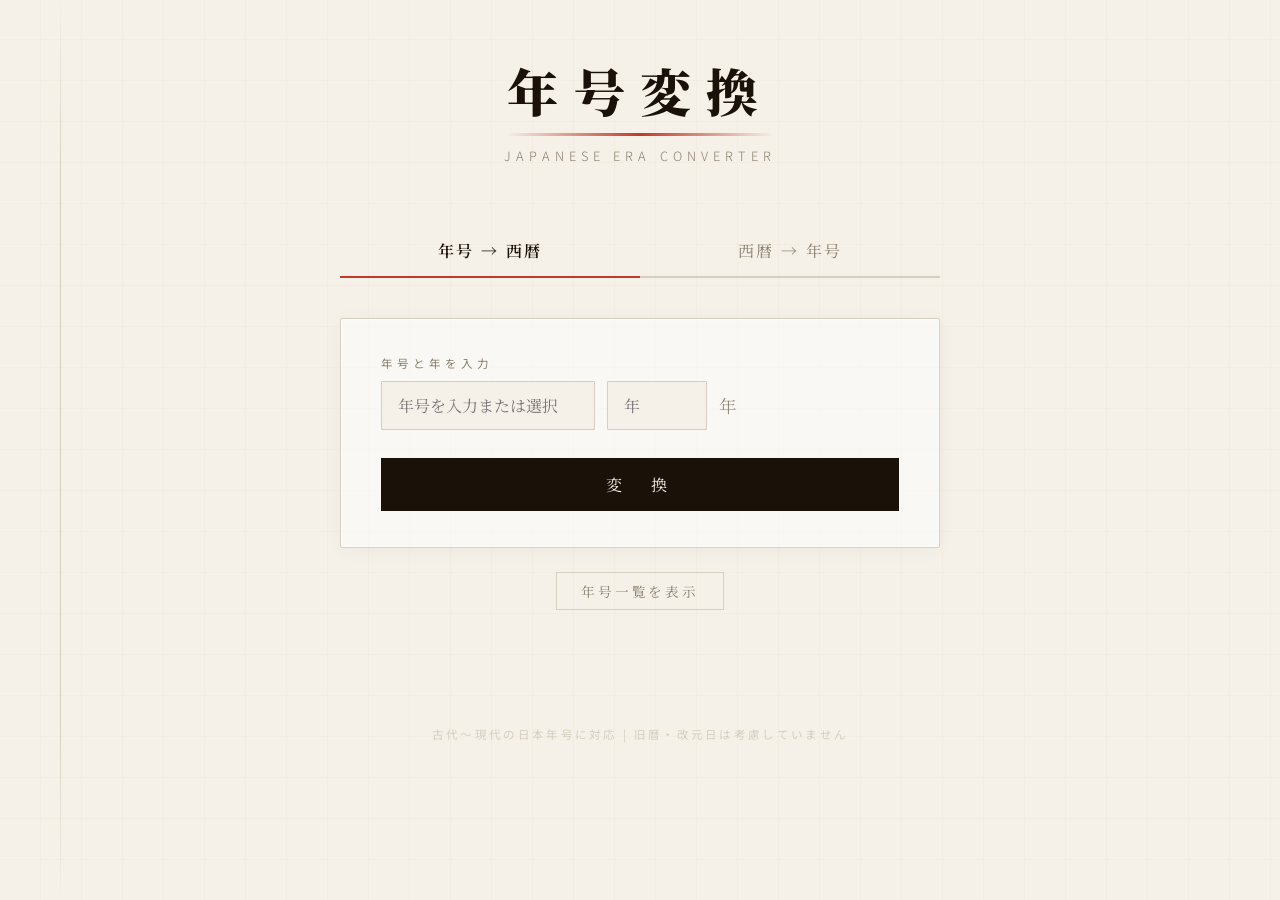
==== commit bb4f0d4a: "Rename nengo-converter (3).html to index.html" ====
--- a/index.html
+++ b/index.html
@@ -343,7 +343,7 @@
     background: #fff8f7;
     border-left: 3px solid var(--vermillion);
     padding: 14px 18px;
-    margin-top: 18px;
+    margin-top: 12px;
     font-size: 0.88rem;
     color: #7a2020;
     letter-spacing: 0.05em;
@@ -354,6 +354,13 @@
 
   .notice.visible {
     display: block;
+  }
+
+  /* 注記（警告ではなく補足）スタイル */
+  .notice.is-note {
+    background: #fdf8ec;
+    border-left-color: var(--gold);
+    color: #6b5010;
   }
 
   /* 一覧 */
@@ -426,14 +433,6 @@
     font-size: 0.8rem;
   }
 
-  /* 装飾 */
-  .decorative-line {
-    text-align: center;
-    color: var(--light-gray);
-    letter-spacing: 0.5em;
-    font-size: 0.7rem;
-    margin: 40px 0;
-  }
 
   /* アニメーション */
   @keyframes fadeDown {
@@ -490,9 +489,9 @@
         <input type="number" id="era-year" min="1" placeholder="年" />
         <span class="nen-suffix">年</span>
       </div>
-      <div id="notice-nengo" class="notice"></div>
       <button class="convert-btn" onclick="convertNengoToSeireki()"><span>変　換</span></button>
     </div>
+    <div id="notice-nengo" class="notice"></div>
     <div id="result-nengo" class="result-box">
       <div class="result-label">RESULT — 西暦</div>
       <div class="result-main" id="result-nengo-val"></div>
@@ -512,9 +511,9 @@
         <input type="number" id="seireki-year" min="1" placeholder="例：1868" style="width:160px" />
         <span class="nen-suffix">年</span>
       </div>
-      <div id="notice-seireki" class="notice"></div>
       <button class="convert-btn" onclick="convertSeirekiToNengo()"><span>変　換</span></button>
     </div>
+    <div id="notice-seireki" class="notice"></div>
     <div id="result-seireki" class="result-box">
       <div class="result-label">RESULT — 年号</div>
       <div class="result-main" id="result-seireki-val"></div>
@@ -525,8 +524,6 @@
       </button>
     </div>
   </div>
-
-  <div class="decorative-line">— ✦ —</div>
 
   <div class="era-list-toggle">
     <button onclick="toggleEraList()">年号一覧を表示</button>
@@ -848,19 +845,19 @@
   MODERN_ERAS.slice().reverse().forEach(e => {
     const opt = document.createElement('option');
     opt.value = e.name;
-    opt.label = '近代';
+    opt.label = `近代 ${e.startYear}〜`;
     dl.appendChild(opt);
   });
 
-  // 江戸〜奈良（降順）
+  // 江戸〜飛鳥（降順）
   const periodGroupOrder = ["江戸", "室町", "南北朝（北朝）", "南北朝（南朝）", "鎌倉", "平安", "奈良", "飛鳥"];
   periodGroupOrder.forEach(p => {
     ERAS.filter(e => e.period === p).slice().reverse().forEach(e => {
       const opt = document.createElement('option');
       opt.value = e.name;
-      if (p === '南北朝（北朝）') opt.label = '北朝';
-      else if (p === '南北朝（南朝）') opt.label = '南朝';
-      else opt.label = p;  // 江戸・室町・鎌倉・平安・奈良・飛鳥
+      if (p === '南北朝（北朝）') opt.label = `北朝 ${e.start}〜`;
+      else if (p === '南北朝（南朝）') opt.label = `南朝 ${e.start}〜`;
+      else opt.label = `${p} ${e.start}〜`;
       dl.appendChild(opt);
     });
   });
@@ -870,6 +867,64 @@
 
 function onEraTextInput() {
   // 入力中は何もしない（変換ボタン押下時に解決）
+}
+
+// 西暦から正しい元号表記を返すヘルパー（注記用）
+function getCorrectNengoForSeireki(seireki) {
+  // 近代以降（最優先）
+  if (seireki >= 1868) {
+    const modernCandidates = MODERN_ERAS.filter(e => {
+      const endY = e.maxNen !== null ? e.startYear + e.maxNen - 1 : 9999;
+      return seireki >= e.startYear && seireki <= endY;
+    });
+    if (modernCandidates.length > 0) {
+      modernCandidates.sort((a, b) => b.startYear - a.startYear);
+      const m = modernCandidates[0];
+      const nen = seireki - m.startYear + 1;
+      const nenStr = nen === 1 ? '元' : String(nen);
+      return `${m.name}${nenStr}年`;
+    }
+  }
+  // 古代〜江戸
+  const candidates = ERAS.filter(e => {
+    const endY = e.end !== null ? e.end : 9999;
+    return seireki >= e.start && seireki <= endY;
+  });
+  if (candidates.length === 0) return null;
+  // 南北朝期は北朝を優先
+  const sorted = candidates.slice().sort((a, b) => b.start - a.start || ERAS.indexOf(b) - ERAS.indexOf(a));
+  const best = sorted[0];
+  const nen = seireki - best.start + 1;
+  const periodNote = best.period.startsWith('南北朝') ? `・${best.period}` : '';
+  return `${best.name}${nen}年${periodNote}`;
+}
+
+// ある西暦年に改元があるか調べ、注記文字列を返す（currentEraName: 入力元号名）
+function getKaigenNote(seireki, currentEraName) {
+  const notes = [];
+
+  // 近代：その西暦年に別元号が開始（＝改元）しているか
+  MODERN_ERAS.forEach((e, i) => {
+    if (e.name === currentEraName) return;
+    if (e.startYear === seireki) {
+      // 前の元号（currentEraName）から改元
+      notes.push(`この年（${seireki}年）に${e.name}へ改元`);
+    }
+    // その年が終了年（＝次の元号の開始年）かどうかも MODERN_ERAS 側でカバー済み
+  });
+
+  // 古代〜江戸：その西暦年に開始する別元号があるか
+  ERAS.forEach(e => {
+    if (e.name === currentEraName) return;
+    if (e.start === seireki) {
+      // 同じ period の中での改元を優先表示
+      notes.push(`この年（${seireki}年）に${e.name}（${e.period}）へ改元`);
+    }
+  });
+
+  if (notes.length === 0) return null;
+  // 重複排除
+  return [...new Set(notes)].join(' / ');
 }
 
 // 年号→西暦
@@ -885,18 +940,27 @@
   if (!inputText) { showNotice(noticeEl, '年号を入力または選択してください。'); return; }
   const nenInput = (!rawNen || isNaN(rawNen) || rawNen < 1) ? 1 : rawNen;
 
-  // 「元号名（よみ）」形式の入力にも対応
-  const eraName = inputText.replace(/（.*）$/, '').trim();
+  // 「元号名（よみ）」形式の入力にも対応。全角・半角スペース除去
+  const eraName = inputText.replace(/（.*）$/, '').replace(/[\s　]+/g, '').trim();
 
   // 近代
   const modernEra = MODERN_ERAS.find(e => e.name === eraName);
   if (modernEra) {
+    const seireki = modernEra.startYear + nenInput - 1;
     if (modernEra.maxNen !== null && nenInput > modernEra.maxNen) {
+      // 上限超えでも西暦を計算し、正しい元号を割り出して注記
+      const correctNengoInfo = getCorrectNengoForSeireki(seireki);
+      const correctStr = correctNengoInfo ? `（正しくは ${correctNengoInfo}）` : '';
       showNotice(noticeEl,
-        `${eraName}は${modernEra.maxNen}年（西暦${modernEra.startYear + modernEra.maxNen - 1}年）が最後です。\n${eraName}${nenInput}年は実在しない年号表記です。`);
+        `※ ${eraName}は${modernEra.maxNen}年（西暦${modernEra.startYear + modernEra.maxNen - 1}年）が最後です。${eraName}${nenInput}年は実在しない表記ですが、西暦に換算して表示しています。`);
+      showResult('result-nengo', `${seireki}年`,
+        `${eraName}${nenInput}年 → 西暦${seireki}年 ${correctStr}`);
       return;
     }
-    const seireki = modernEra.startYear + nenInput - 1;
+    const kaigenNote = getKaigenNote(seireki, eraName);
+    if (kaigenNote) {
+      showNotice(noticeEl, `※ ${kaigenNote}。`);
+    }
     showResult('result-nengo', `${seireki}年`, `${eraName}${nenInput}年 → 西暦${seireki}年`);
     return;
   }
@@ -913,17 +977,26 @@
       return `${seireki}年（${era.period}）`;
     }).filter(Boolean);
     if (results.length === 0) {
+      // 全候補で上限超え → 最初の候補で西暦を計算し、正しい年号を注記
+      const firstEra = eraMatches[0];
+      const seireki = firstEra.start + nenInput - 1;
+      const correctNengoInfo = getCorrectNengoForSeireki(seireki);
+      const correctStr = correctNengoInfo ? `（正しくは ${correctNengoInfo}）` : '';
       const maxList = eraMatches.map(era => {
         const m = era.end !== null ? era.end - era.start + 1 : '?';
         return `${era.period}は${m}年まで`;
       }).join('、');
-      showNotice(noticeEl, `${eraName}${nenInput}年は実在しない年号表記です。（${maxList}）`);
+      showNotice(noticeEl, `※ ${eraName}${nenInput}年は実在しない表記です（${maxList}）。西暦に換算して表示しています。`);
+      showResult('result-nengo', `${seireki}年`,
+        `${eraName}${nenInput}年 → 西暦${seireki}年 ${correctStr}`);
       return;
     }
     const seireki = eraMatches.find(era => {
       const maxNen = era.end !== null ? era.end - era.start + 1 : null;
       return maxNen === null || nenInput <= maxNen;
     }).start + nenInput - 1;
+    const kaigenNote2 = getKaigenNote(seireki, eraName);
+    if (kaigenNote2) showNotice(noticeEl, `※ ${kaigenNote2}。`);
     showResult('result-nengo', `${seireki}年`, `${eraName}${nenInput}年 → ${results.join(' / ')}`);
     return;
   }
@@ -931,11 +1004,18 @@
 
   const maxNen = era.end !== null ? era.end - era.start + 1 : null;
   if (maxNen !== null && nenInput > maxNen) {
+    const seireki = era.start + nenInput - 1;
+    const correctNengoInfo = getCorrectNengoForSeireki(seireki);
+    const correctStr = correctNengoInfo ? `（正しくは ${correctNengoInfo}）` : '';
     showNotice(noticeEl,
-      `${eraName}（${era.period}）は${maxNen}年（西暦${era.end}年）が最後です。\n${eraName}${nenInput}年は実在しない年号表記です。`);
+      `※ ${eraName}（${era.period}）は${maxNen}年（西暦${era.end}年）が最後です。${eraName}${nenInput}年は実在しない表記ですが、西暦に換算して表示しています。`);
+    showResult('result-nengo', `${seireki}年`,
+      `${eraName}${nenInput}年 → 西暦${seireki}年 ${correctStr}`);
     return;
   }
   const seireki = era.start + nenInput - 1;
+  const kaigenNote3 = getKaigenNote(seireki, eraName);
+  if (kaigenNote3) showNotice(noticeEl, `※ ${kaigenNote3}。`);
   showResult('result-nengo', `${seireki}年`, `${eraName}${nenInput}年 → 西暦${seireki}年`);
 }
 
@@ -1093,6 +1173,12 @@
 
 function showNotice(el, msg) {
   el.textContent = msg;
+  // 「※」で始まるものは補足注記スタイル、それ以外はエラースタイル
+  if (msg.startsWith('※')) {
+    el.classList.add('is-note');
+  } else {
+    el.classList.remove('is-note');
+  }
   el.classList.add('visible');
 }
 
@@ -1101,8 +1187,12 @@
   box.querySelector('.result-main').textContent = main;
   box.querySelector('.result-sub').textContent = sub;
   box.classList.remove('visible');
-  void box.offsetWidth;
-  box.classList.add('visible');
+  // notice が先に描画されてからアニメーション開始するよう1フレーム遅らせる
+  requestAnimationFrame(() => {
+    requestAnimationFrame(() => {
+      box.classList.add('visible');
+    });
+  });
 }
 
 // タブ切替
